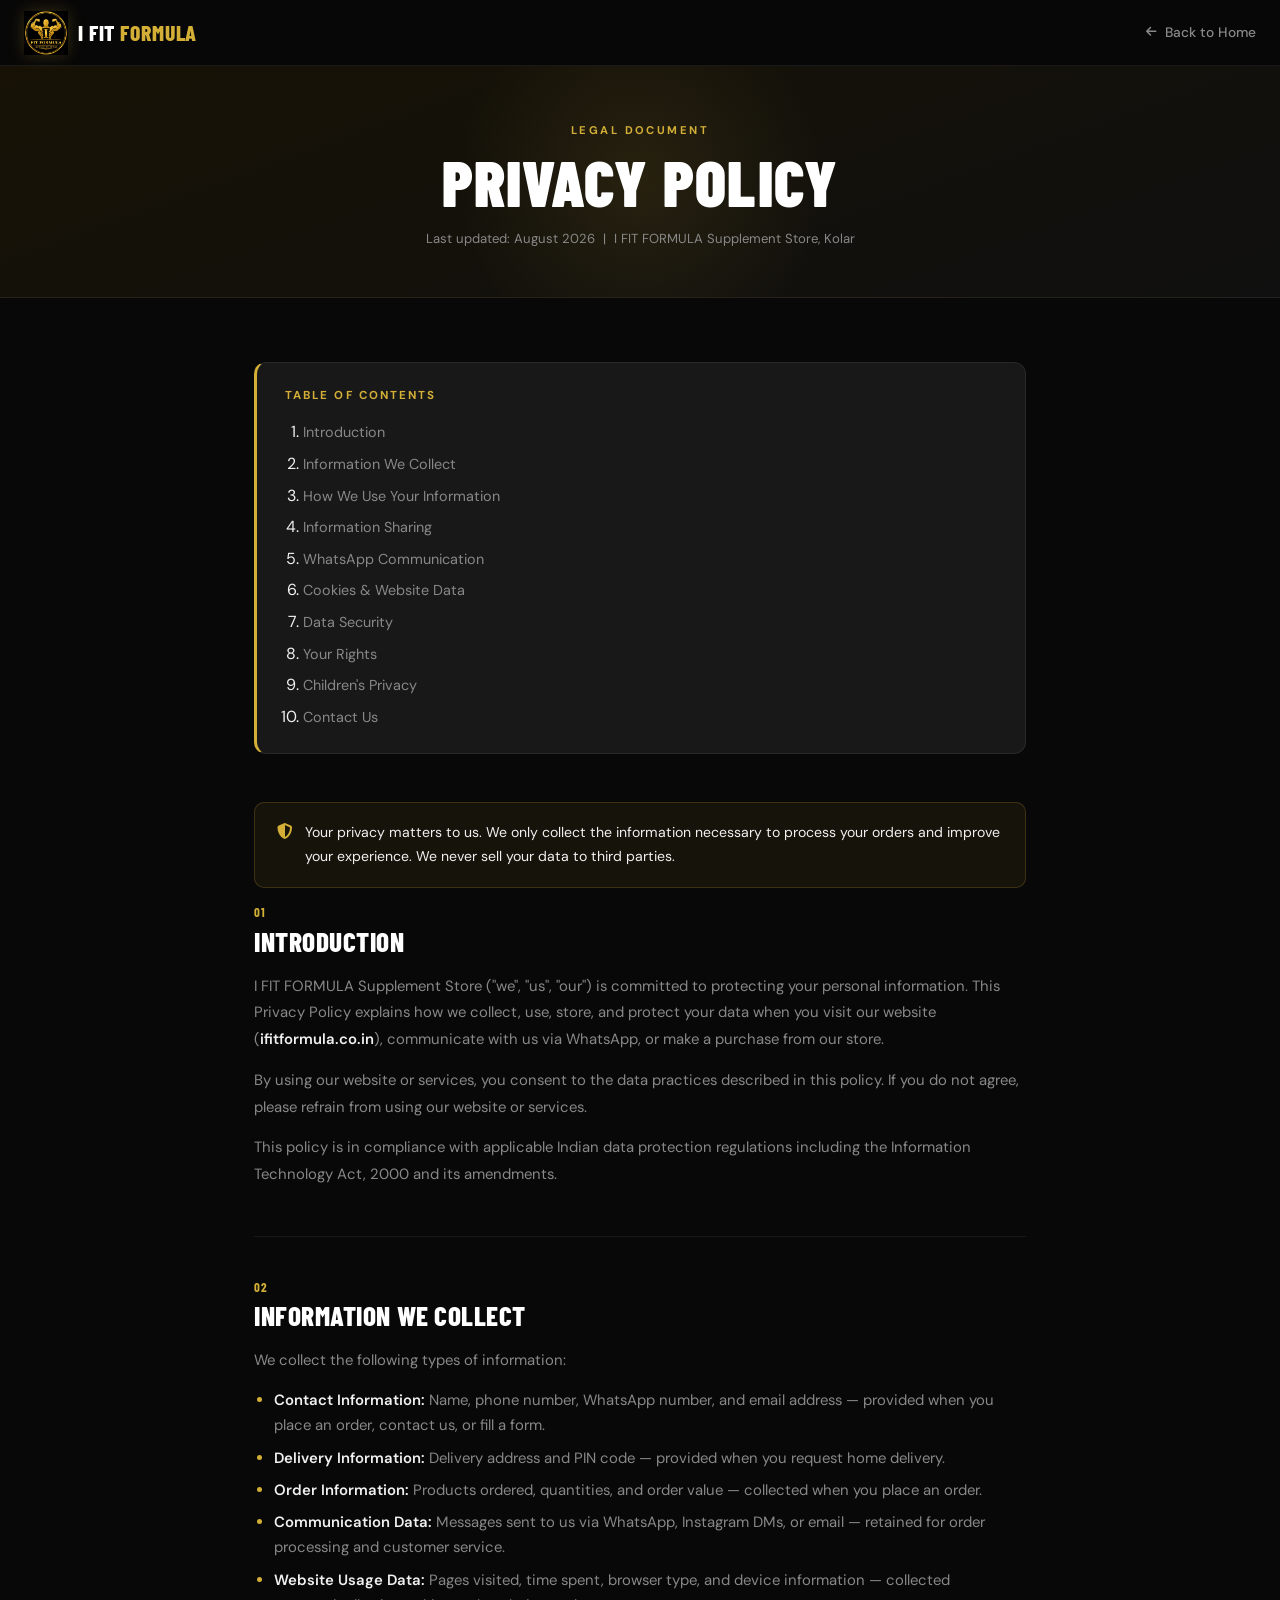
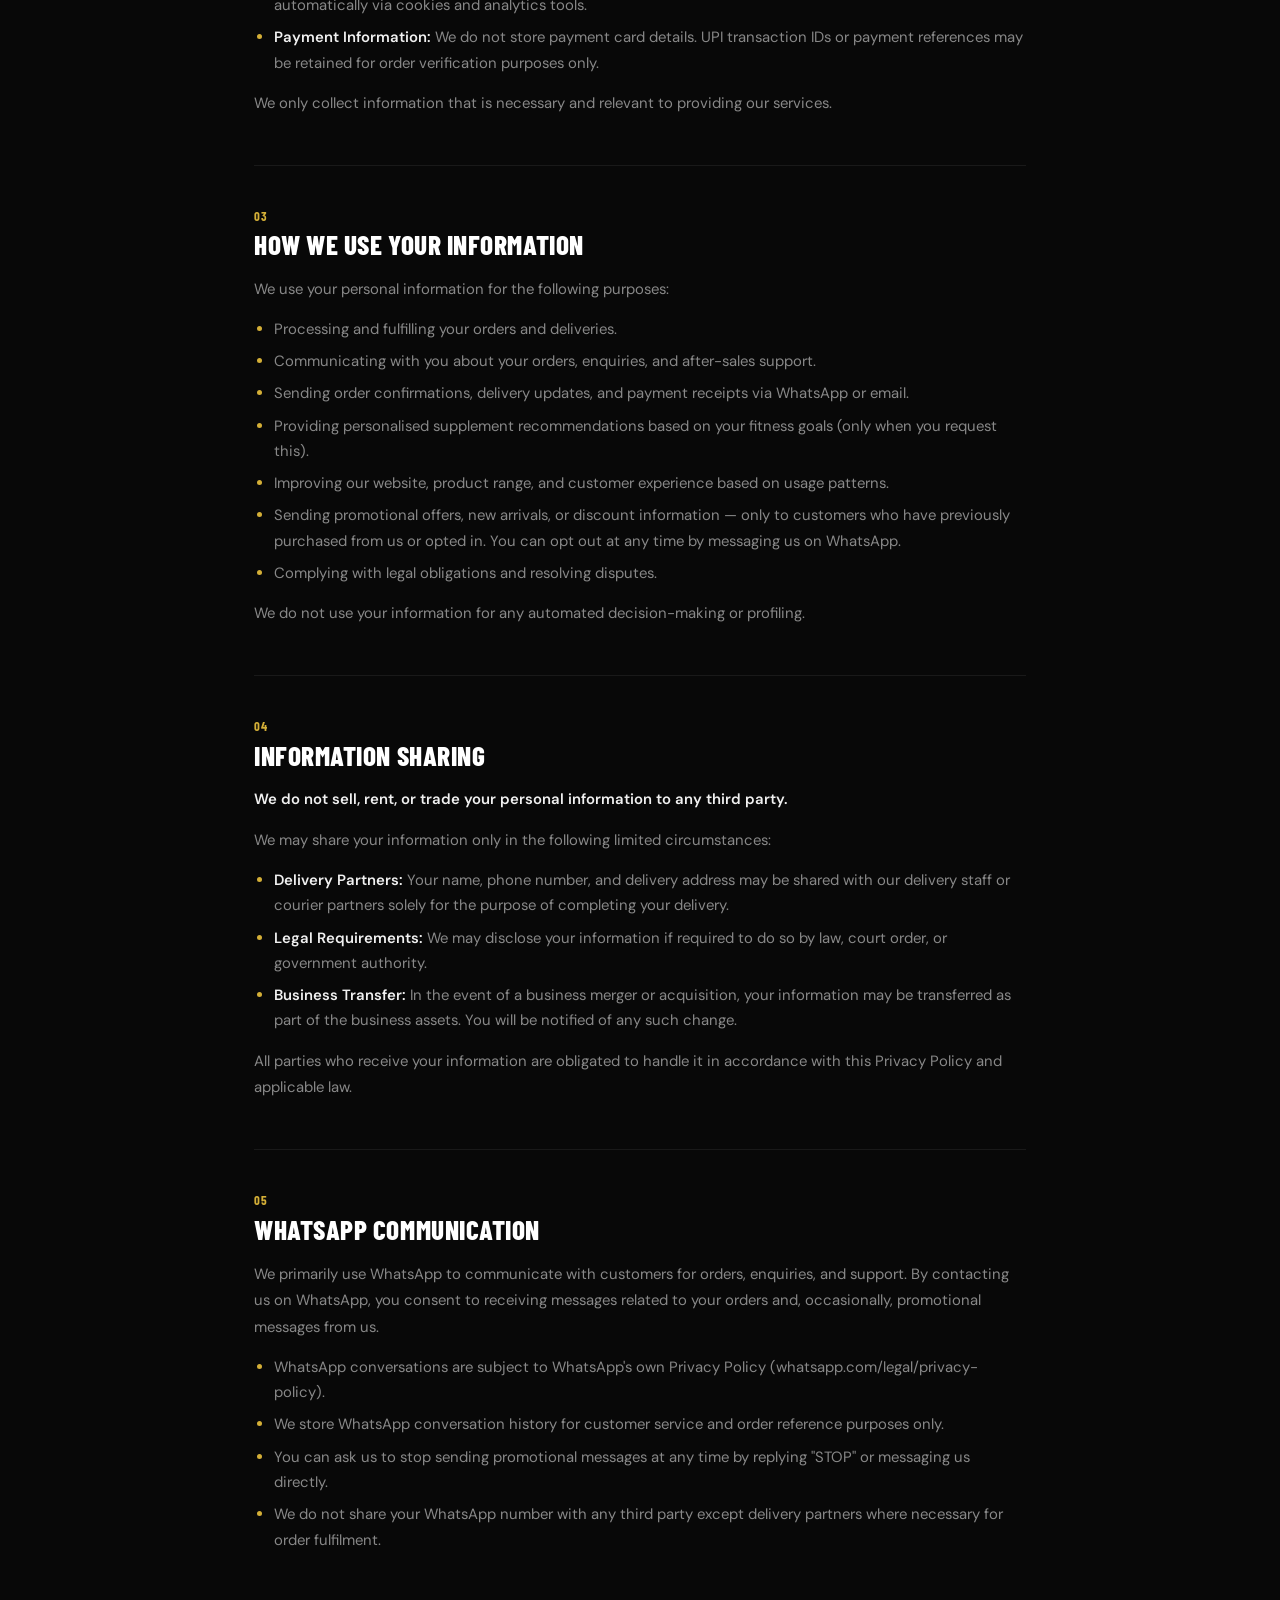
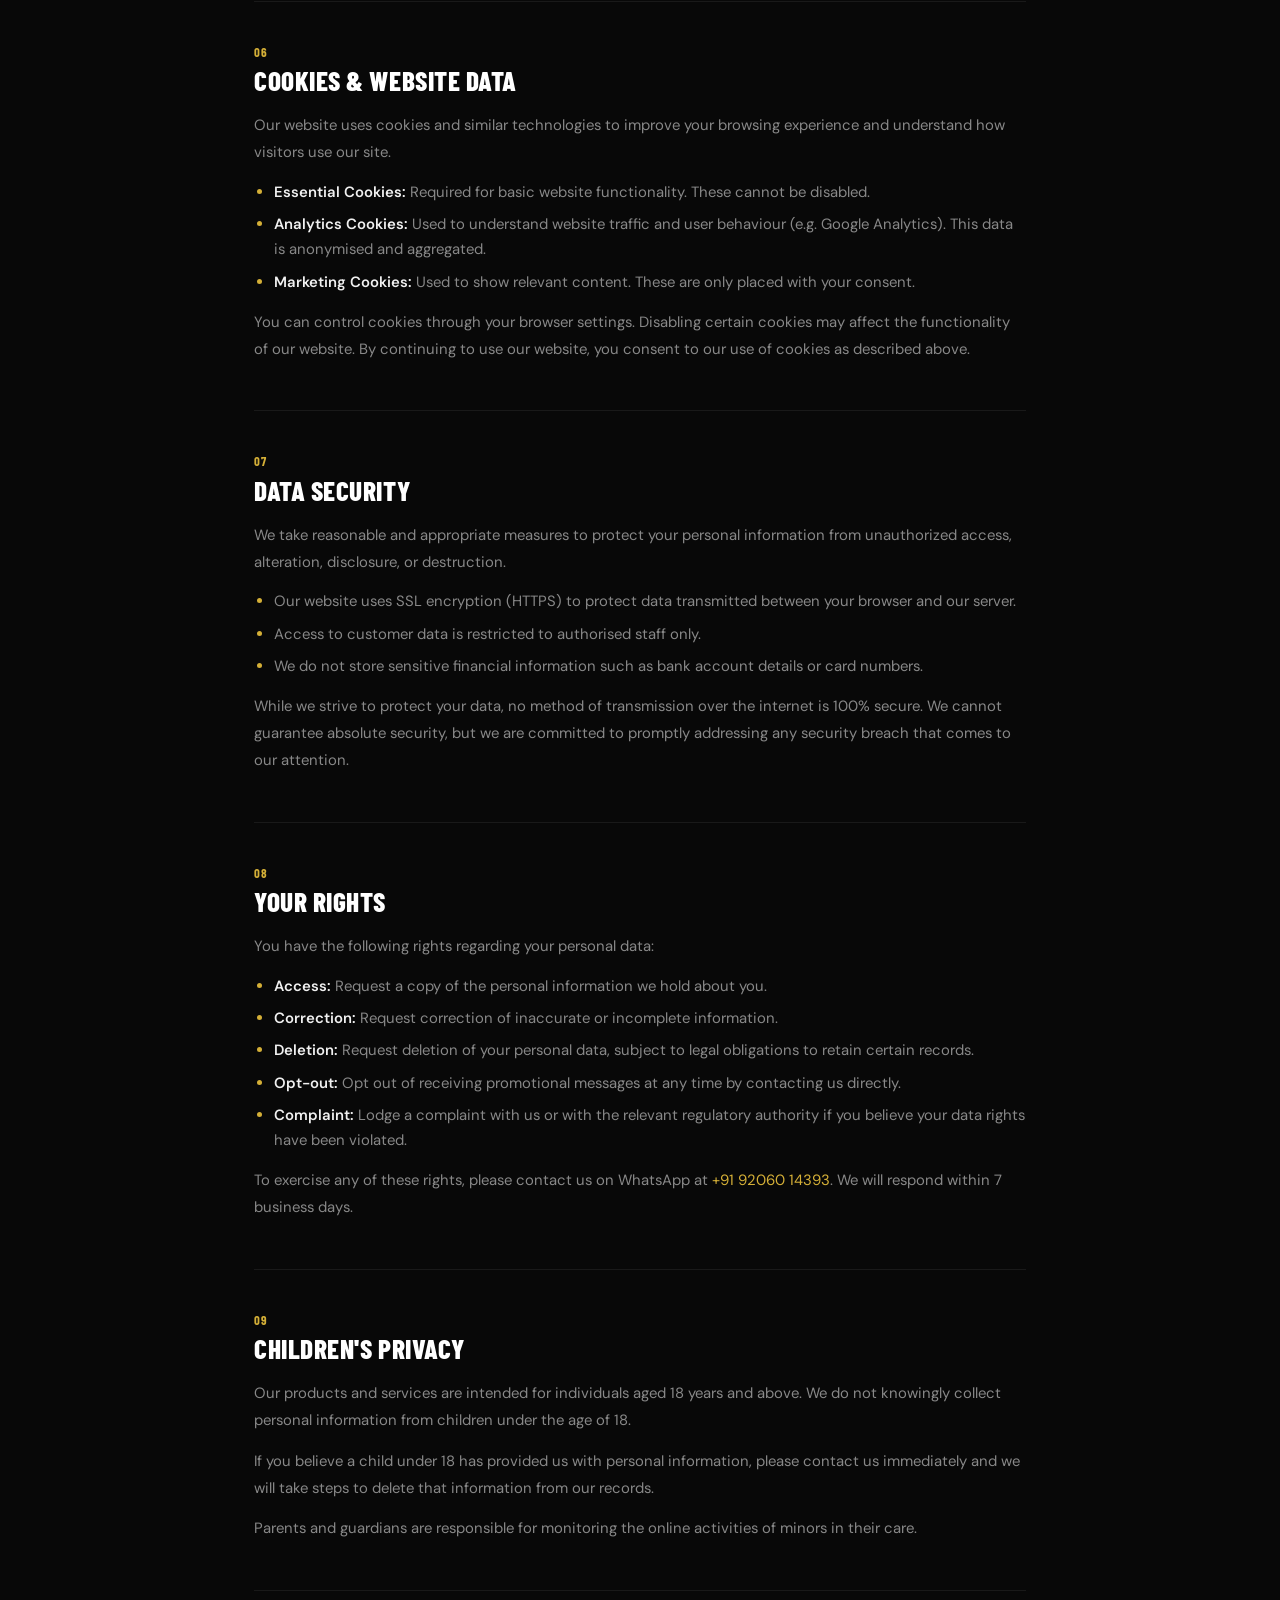
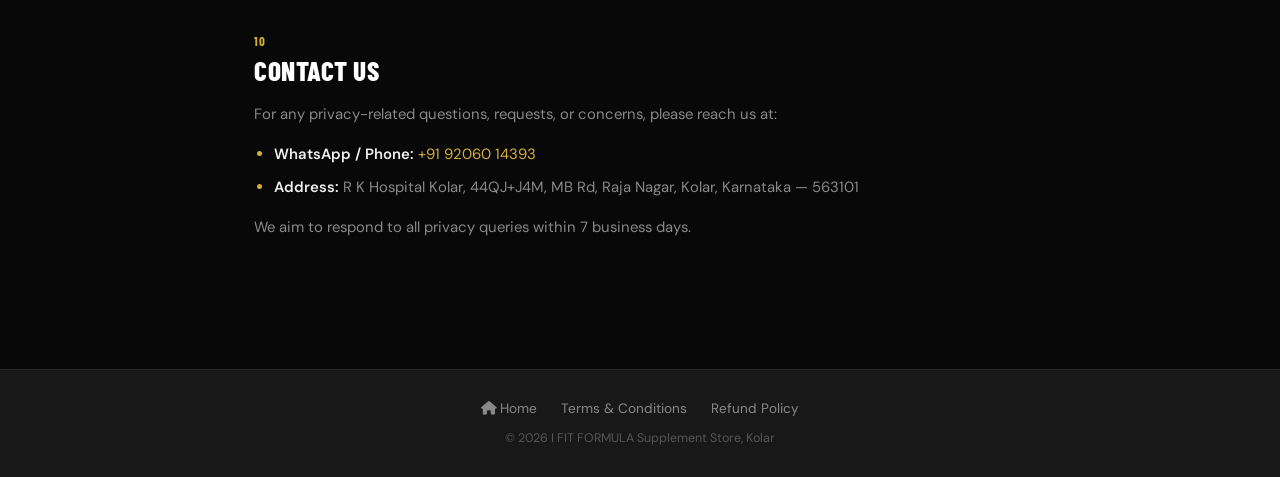
==== privacy.html @ 3b315c08 "Add files via upload" ====
<!DOCTYPE html>
<html lang="en-IN">
<head>
<meta charset="UTF-8"/>
<meta name="viewport" content="width=device-width, initial-scale=1.0, maximum-scale=1.0"/>
<title>Privacy Policy | I FIT FORMULA — Kolar</title>
<meta name="description" content="Privacy Policy for I FIT FORMULA Supplement Store, Kolar. How we collect, use, and protect your personal information."/>
<meta name="robots" content="index, follow"/>
<link rel="canonical" href="https://ifitformula.co.in/privacy.html"/>
<link rel="preconnect" href="https://fonts.googleapis.com"/>
<link href="https://fonts.googleapis.com/css2?family=Barlow+Condensed:wght@600;700;800;900&family=DM+Sans:wght@300;400;500;600;700&display=swap" rel="stylesheet"/>
<link rel="stylesheet" href="https://cdnjs.cloudflare.com/ajax/libs/font-awesome/6.4.0/css/all.min.css"/>
<style>
:root{
  --red:#D4AF37;--red-dark:#B8860B;--red-glow:rgba(212,175,55,0.22);
  --black:#080808;--dark:#101010;--surface:#181818;--card:#1E1E1E;
  --border:rgba(255,255,255,0.07);--white:#FFFFFF;--text:#F0F0F0;
  --muted:#888888;--muted2:#555555;
  --font-d:'Barlow Condensed',sans-serif;--font-b:'DM Sans',sans-serif;
}
*{margin:0;padding:0;box-sizing:border-box;}
html{scroll-behavior:smooth;}
body{font-family:var(--font-b);background:var(--black);color:var(--text);line-height:1.6;overflow-x:hidden;}
::-webkit-scrollbar{width:6px;}::-webkit-scrollbar-track{background:var(--dark);}::-webkit-scrollbar-thumb{background:var(--red);border-radius:3px;}
nav{position:fixed;top:0;width:100%;z-index:200;height:66px;padding:0 24px;display:flex;align-items:center;justify-content:space-between;background:rgba(8,8,8,0.95);backdrop-filter:blur(24px);border-bottom:1px solid var(--border);}
.nav-brand{display:flex;align-items:center;gap:10px;text-decoration:none;}
.nav-logo{width:44px;height:44px;object-fit:contain;filter:drop-shadow(0 0 8px var(--red-glow));}
.nav-name{font-family:var(--font-d);font-size:1.35rem;font-weight:800;letter-spacing:0.04em;color:var(--white);line-height:1;}
.nav-name span{color:var(--red);}
.nav-back{display:flex;align-items:center;gap:8px;font-size:0.86rem;color:var(--muted);font-weight:500;transition:color 0.2s;text-decoration:none;}
.nav-back:hover{color:var(--red);}
.nav-back i{font-size:0.75rem;}
.page-hero{margin-top:66px;background:linear-gradient(160deg,#171205,var(--dark));border-bottom:1px solid var(--border);padding:56px 24px 48px;text-align:center;position:relative;overflow:hidden;}
.page-hero::before{content:'';position:absolute;width:400px;height:400px;background:radial-gradient(circle,rgba(212,175,55,0.10) 0%,transparent 65%);top:50%;left:50%;transform:translate(-50%,-50%);pointer-events:none;}
.page-label{font-size:0.7rem;letter-spacing:0.22em;text-transform:uppercase;color:var(--red);font-weight:700;margin-bottom:10px;position:relative;z-index:1;}
.page-title{font-family:var(--font-d);font-size:clamp(2.4rem,7vw,4rem);font-weight:900;color:var(--white);text-transform:uppercase;letter-spacing:0.02em;line-height:1;position:relative;z-index:1;}
.page-meta{font-size:0.82rem;color:var(--muted);margin-top:14px;position:relative;z-index:1;}
.legal-wrap{max-width:820px;margin:0 auto;padding:64px 24px 80px;}
.toc{background:var(--surface);border:1px solid var(--border);border-left:3px solid var(--red);border-radius:12px;padding:24px 28px;margin-bottom:48px;}
.toc-title{font-size:0.72rem;letter-spacing:0.18em;text-transform:uppercase;color:var(--red);font-weight:700;margin-bottom:14px;}
.toc ol{padding-left:18px;display:flex;flex-direction:column;gap:6px;}
.toc ol li a{font-size:0.9rem;color:var(--muted);transition:color 0.2s;text-decoration:none;}
.toc ol li a:hover{color:var(--red);}
.legal-section{margin-bottom:48px;}
.ls-num{font-family:var(--font-d);font-size:0.8rem;color:var(--red);font-weight:700;letter-spacing:0.1em;text-transform:uppercase;margin-bottom:4px;}
.ls-title{font-family:var(--font-d);font-size:1.7rem;font-weight:800;color:var(--white);text-transform:uppercase;letter-spacing:0.02em;margin-bottom:16px;line-height:1.1;}
.ls-body p{font-size:0.93rem;color:var(--muted);line-height:1.8;margin-bottom:14px;}
.ls-body p:last-child{margin-bottom:0;}
.ls-body ul{padding-left:20px;margin-bottom:14px;display:flex;flex-direction:column;gap:7px;}
.ls-body li{font-size:0.93rem;color:var(--muted);line-height:1.7;}
.ls-body li::marker{color:var(--red);}
.ls-body strong{color:var(--text);font-weight:600;}
.ls-body a{color:var(--red);text-decoration:none;}
.ls-body a:hover{text-decoration:underline;}
.ls-divider{border:none;border-top:1px solid var(--border);margin:40px 0;}
.info-box{background:rgba(212,175,55,0.07);border:1px solid rgba(212,175,55,0.20);border-radius:10px;padding:18px 22px;margin-bottom:14px;display:flex;gap:12px;align-items:flex-start;}
.info-box i{color:var(--red);font-size:1rem;flex-shrink:0;margin-top:2px;}
.info-box p{font-size:0.88rem;color:var(--text);line-height:1.7;margin-bottom:0!important;}
.legal-footer{background:var(--surface);border-top:1px solid var(--border);padding:28px 24px;text-align:center;}
.lf-links{display:flex;gap:24px;justify-content:center;flex-wrap:wrap;margin-bottom:10px;}
.lf-links a{font-size:0.85rem;color:var(--muted);text-decoration:none;transition:color 0.2s;}
.lf-links a:hover{color:var(--red);}
.lf-copy{font-size:0.78rem;color:var(--muted2);}
.mob-nav{display:none;position:fixed;bottom:0;width:100%;z-index:200;background:rgba(16,16,16,0.97);backdrop-filter:blur(20px);border-top:1px solid var(--border);padding:10px 0 16px;justify-content:space-around;}
.mob-nav a{display:flex;flex-direction:column;align-items:center;gap:4px;color:var(--muted);font-size:0.65rem;font-weight:600;letter-spacing:0.04em;text-transform:uppercase;transition:color 0.2s;text-decoration:none;}
.mob-nav a i{font-size:1.1rem;}
.mob-nav a:hover{color:var(--red);}
@media(max-width:768px){nav{padding:0 16px;}.legal-wrap{padding:40px 16px 100px;}.mob-nav{display:flex;}.page-hero{padding:44px 16px 36px;}}
</style>
</head>
<body>
<nav>
  <a href="index.html" class="nav-brand">
    <img src="ifitlogo.jpeg" alt="I FIT FORMULA Logo" class="nav-logo"/>
    <div class="nav-name">I FIT <span>FORMULA</span></div>
  </a>
  <a href="index.html" class="nav-back"><i class="fas fa-arrow-left"></i> Back to Home</a>
</nav>
<div class="mob-nav">
  <a href="index.html"><i class="fas fa-home"></i>Home</a>
  <a href="terms.html"><i class="fas fa-file-contract"></i>Terms</a>
  <a href="privacy.html"><i class="fas fa-shield-alt"></i>Privacy</a>
  <a href="refund.html"><i class="fas fa-undo"></i>Refund</a>
</div>

<div class="page-hero">
  <div class="page-label">Legal Document</div>
  <div class="page-title">Privacy Policy</div>
  <p class="page-meta">Last updated: August 2026 &nbsp;|&nbsp; I FIT FORMULA Supplement Store, Kolar</p>
</div>

<div class="legal-wrap">
  <div class="toc">
    <div class="toc-title">Table of Contents</div>
    <ol>
      <li><a href="#intro">Introduction</a></li>
      <li><a href="#collect">Information We Collect</a></li>
      <li><a href="#use">How We Use Your Information</a></li>
      <li><a href="#share">Information Sharing</a></li>
      <li><a href="#whatsapp">WhatsApp Communication</a></li>
      <li><a href="#cookies">Cookies & Website Data</a></li>
      <li><a href="#security">Data Security</a></li>
      <li><a href="#rights">Your Rights</a></li>
      <li><a href="#children">Children's Privacy</a></li>
      <li><a href="#contact-us">Contact Us</a></li>
    </ol>
  </div>

  <div class="info-box">
    <i class="fas fa-shield-alt"></i>
    <p>Your privacy matters to us. We only collect the information necessary to process your orders and improve your experience. We never sell your data to third parties.</p>
  </div>

  <div class="legal-section" id="intro">
    <div class="ls-num">01</div>
    <div class="ls-title">Introduction</div>
    <div class="ls-body">
      <p>I FIT FORMULA Supplement Store ("we", "us", "our") is committed to protecting your personal information. This Privacy Policy explains how we collect, use, store, and protect your data when you visit our website (<strong>ifitformula.co.in</strong>), communicate with us via WhatsApp, or make a purchase from our store.</p>
      <p>By using our website or services, you consent to the data practices described in this policy. If you do not agree, please refrain from using our website or services.</p>
      <p>This policy is in compliance with applicable Indian data protection regulations including the Information Technology Act, 2000 and its amendments.</p>
    </div>
  </div>
  <hr class="ls-divider"/>

  <div class="legal-section" id="collect">
    <div class="ls-num">02</div>
    <div class="ls-title">Information We Collect</div>
    <div class="ls-body">
      <p>We collect the following types of information:</p>
      <ul>
        <li><strong>Contact Information:</strong> Name, phone number, WhatsApp number, and email address — provided when you place an order, contact us, or fill a form.</li>
        <li><strong>Delivery Information:</strong> Delivery address and PIN code — provided when you request home delivery.</li>
        <li><strong>Order Information:</strong> Products ordered, quantities, and order value — collected when you place an order.</li>
        <li><strong>Communication Data:</strong> Messages sent to us via WhatsApp, Instagram DMs, or email — retained for order processing and customer service.</li>
        <li><strong>Website Usage Data:</strong> Pages visited, time spent, browser type, and device information — collected automatically via cookies and analytics tools.</li>
        <li><strong>Payment Information:</strong> We do not store payment card details. UPI transaction IDs or payment references may be retained for order verification purposes only.</li>
      </ul>
      <p>We only collect information that is necessary and relevant to providing our services.</p>
    </div>
  </div>
  <hr class="ls-divider"/>

  <div class="legal-section" id="use">
    <div class="ls-num">03</div>
    <div class="ls-title">How We Use Your Information</div>
    <div class="ls-body">
      <p>We use your personal information for the following purposes:</p>
      <ul>
        <li>Processing and fulfilling your orders and deliveries.</li>
        <li>Communicating with you about your orders, enquiries, and after-sales support.</li>
        <li>Sending order confirmations, delivery updates, and payment receipts via WhatsApp or email.</li>
        <li>Providing personalised supplement recommendations based on your fitness goals (only when you request this).</li>
        <li>Improving our website, product range, and customer experience based on usage patterns.</li>
        <li>Sending promotional offers, new arrivals, or discount information — only to customers who have previously purchased from us or opted in. You can opt out at any time by messaging us on WhatsApp.</li>
        <li>Complying with legal obligations and resolving disputes.</li>
      </ul>
      <p>We do not use your information for any automated decision-making or profiling.</p>
    </div>
  </div>
  <hr class="ls-divider"/>

  <div class="legal-section" id="share">
    <div class="ls-num">04</div>
    <div class="ls-title">Information Sharing</div>
    <div class="ls-body">
      <p><strong>We do not sell, rent, or trade your personal information to any third party.</strong></p>
      <p>We may share your information only in the following limited circumstances:</p>
      <ul>
        <li><strong>Delivery Partners:</strong> Your name, phone number, and delivery address may be shared with our delivery staff or courier partners solely for the purpose of completing your delivery.</li>
        <li><strong>Legal Requirements:</strong> We may disclose your information if required to do so by law, court order, or government authority.</li>
        <li><strong>Business Transfer:</strong> In the event of a business merger or acquisition, your information may be transferred as part of the business assets. You will be notified of any such change.</li>
      </ul>
      <p>All parties who receive your information are obligated to handle it in accordance with this Privacy Policy and applicable law.</p>
    </div>
  </div>
  <hr class="ls-divider"/>

  <div class="legal-section" id="whatsapp">
    <div class="ls-num">05</div>
    <div class="ls-title">WhatsApp Communication</div>
    <div class="ls-body">
      <p>We primarily use WhatsApp to communicate with customers for orders, enquiries, and support. By contacting us on WhatsApp, you consent to receiving messages related to your orders and, occasionally, promotional messages from us.</p>
      <ul>
        <li>WhatsApp conversations are subject to WhatsApp's own Privacy Policy (whatsapp.com/legal/privacy-policy).</li>
        <li>We store WhatsApp conversation history for customer service and order reference purposes only.</li>
        <li>You can ask us to stop sending promotional messages at any time by replying "STOP" or messaging us directly.</li>
        <li>We do not share your WhatsApp number with any third party except delivery partners where necessary for order fulfilment.</li>
      </ul>
    </div>
  </div>
  <hr class="ls-divider"/>

  <div class="legal-section" id="cookies">
    <div class="ls-num">06</div>
    <div class="ls-title">Cookies &amp; Website Data</div>
    <div class="ls-body">
      <p>Our website uses cookies and similar technologies to improve your browsing experience and understand how visitors use our site.</p>
      <ul>
        <li><strong>Essential Cookies:</strong> Required for basic website functionality. These cannot be disabled.</li>
        <li><strong>Analytics Cookies:</strong> Used to understand website traffic and user behaviour (e.g. Google Analytics). This data is anonymised and aggregated.</li>
        <li><strong>Marketing Cookies:</strong> Used to show relevant content. These are only placed with your consent.</li>
      </ul>
      <p>You can control cookies through your browser settings. Disabling certain cookies may affect the functionality of our website. By continuing to use our website, you consent to our use of cookies as described above.</p>
    </div>
  </div>
  <hr class="ls-divider"/>

  <div class="legal-section" id="security">
    <div class="ls-num">07</div>
    <div class="ls-title">Data Security</div>
    <div class="ls-body">
      <p>We take reasonable and appropriate measures to protect your personal information from unauthorized access, alteration, disclosure, or destruction.</p>
      <ul>
        <li>Our website uses SSL encryption (HTTPS) to protect data transmitted between your browser and our server.</li>
        <li>Access to customer data is restricted to authorised staff only.</li>
        <li>We do not store sensitive financial information such as bank account details or card numbers.</li>
      </ul>
      <p>While we strive to protect your data, no method of transmission over the internet is 100% secure. We cannot guarantee absolute security, but we are committed to promptly addressing any security breach that comes to our attention.</p>
    </div>
  </div>
  <hr class="ls-divider"/>

  <div class="legal-section" id="rights">
    <div class="ls-num">08</div>
    <div class="ls-title">Your Rights</div>
    <div class="ls-body">
      <p>You have the following rights regarding your personal data:</p>
      <ul>
        <li><strong>Access:</strong> Request a copy of the personal information we hold about you.</li>
        <li><strong>Correction:</strong> Request correction of inaccurate or incomplete information.</li>
        <li><strong>Deletion:</strong> Request deletion of your personal data, subject to legal obligations to retain certain records.</li>
        <li><strong>Opt-out:</strong> Opt out of receiving promotional messages at any time by contacting us directly.</li>
        <li><strong>Complaint:</strong> Lodge a complaint with us or with the relevant regulatory authority if you believe your data rights have been violated.</li>
      </ul>
      <p>To exercise any of these rights, please contact us on WhatsApp at <a href="https://wa.me/919206014393">+91 92060 14393</a>. We will respond within 7 business days.</p>
    </div>
  </div>
  <hr class="ls-divider"/>

  <div class="legal-section" id="children">
    <div class="ls-num">09</div>
    <div class="ls-title">Children's Privacy</div>
    <div class="ls-body">
      <p>Our products and services are intended for individuals aged 18 years and above. We do not knowingly collect personal information from children under the age of 18.</p>
      <p>If you believe a child under 18 has provided us with personal information, please contact us immediately and we will take steps to delete that information from our records.</p>
      <p>Parents and guardians are responsible for monitoring the online activities of minors in their care.</p>
    </div>
  </div>
  <hr class="ls-divider"/>

  <div class="legal-section" id="contact-us">
    <div class="ls-num">10</div>
    <div class="ls-title">Contact Us</div>
    <div class="ls-body">
      <p>For any privacy-related questions, requests, or concerns, please reach us at:</p>
      <ul>
        <li><strong>WhatsApp / Phone:</strong> <a href="tel:+919206014393">+91 92060 14393</a></li>
        <li><strong>Address:</strong> R K Hospital Kolar, 44QJ+J4M, MB Rd, Raja Nagar, Kolar, Karnataka — 563101</li>
      </ul>
      <p>We aim to respond to all privacy queries within 7 business days.</p>
    </div>
  </div>
</div>

<div class="legal-footer">
  <div class="lf-links">
    <a href="index.html"><i class="fas fa-home"></i> Home</a>
    <a href="terms.html">Terms &amp; Conditions</a>
    <a href="refund.html">Refund Policy</a>
  </div>
  <div class="lf-copy">&copy; 2026 I FIT FORMULA Supplement Store, Kolar</div>
</div>
</body>
</html>
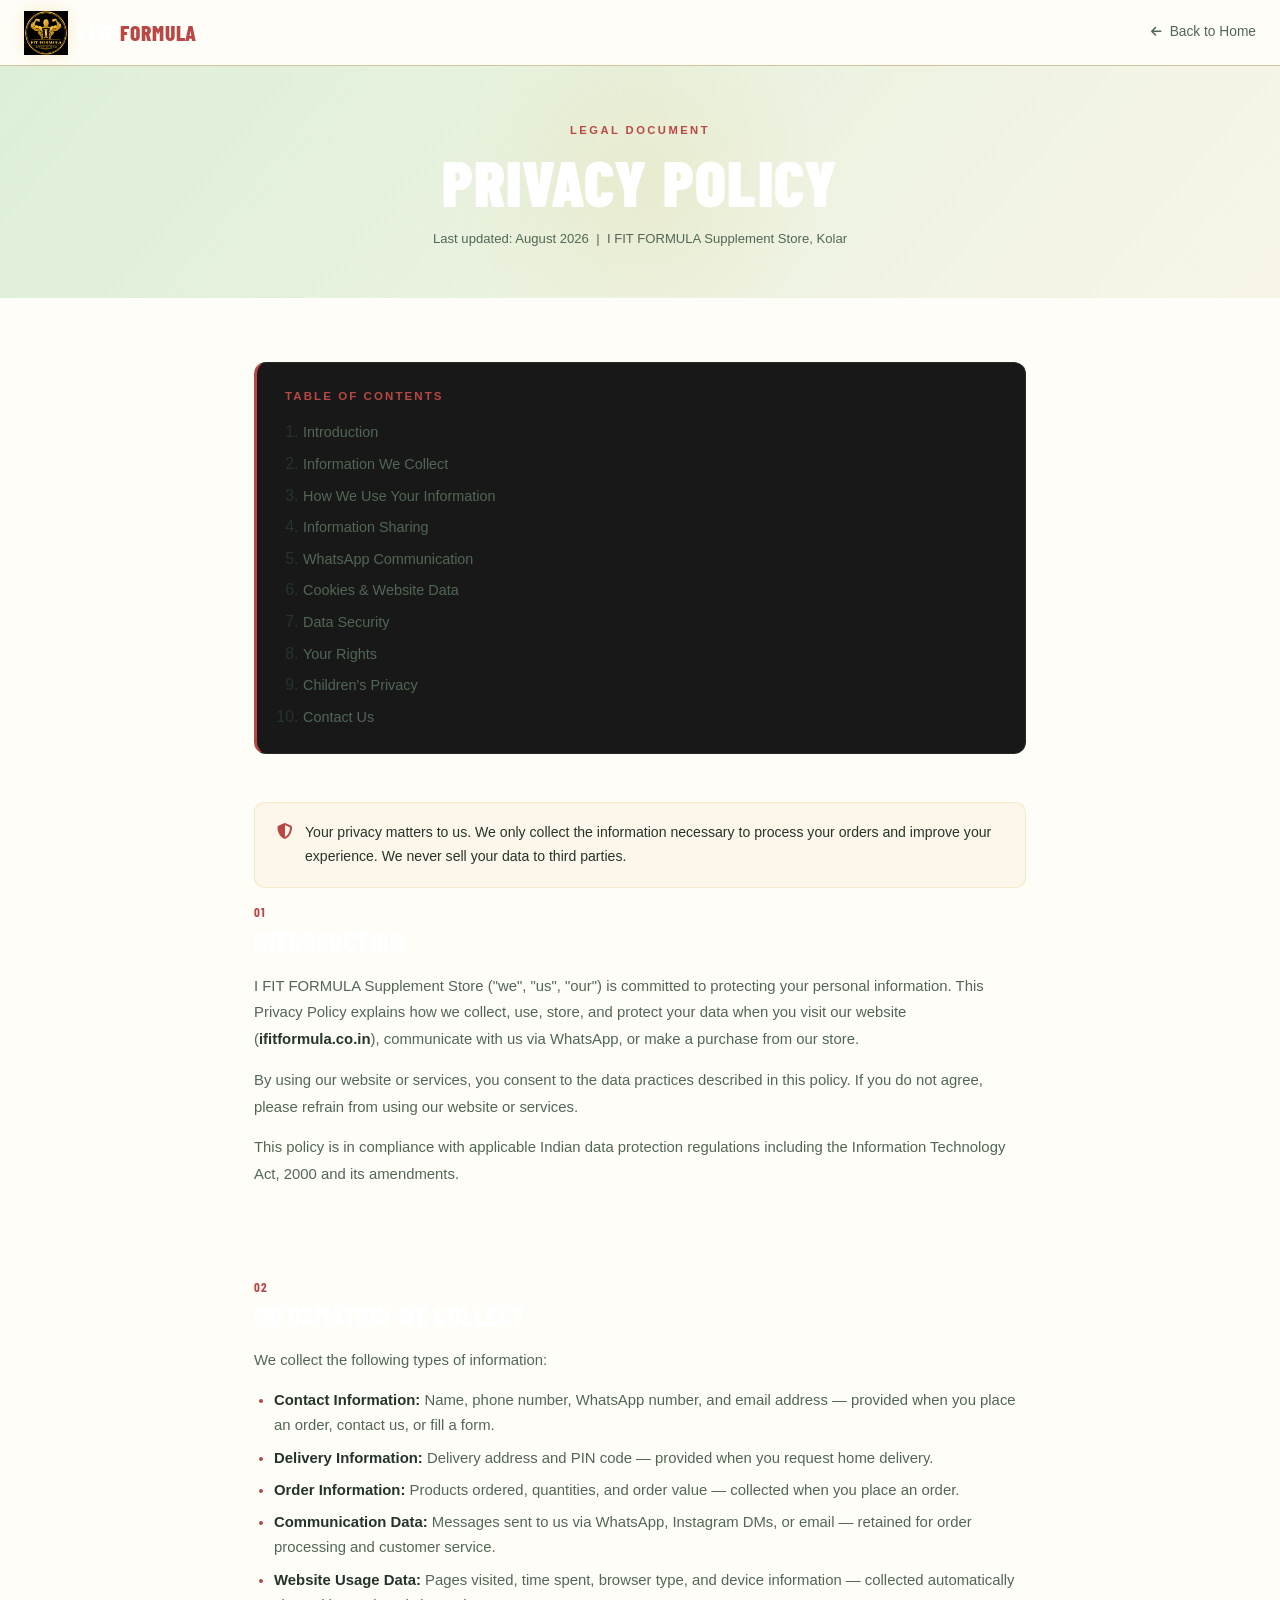
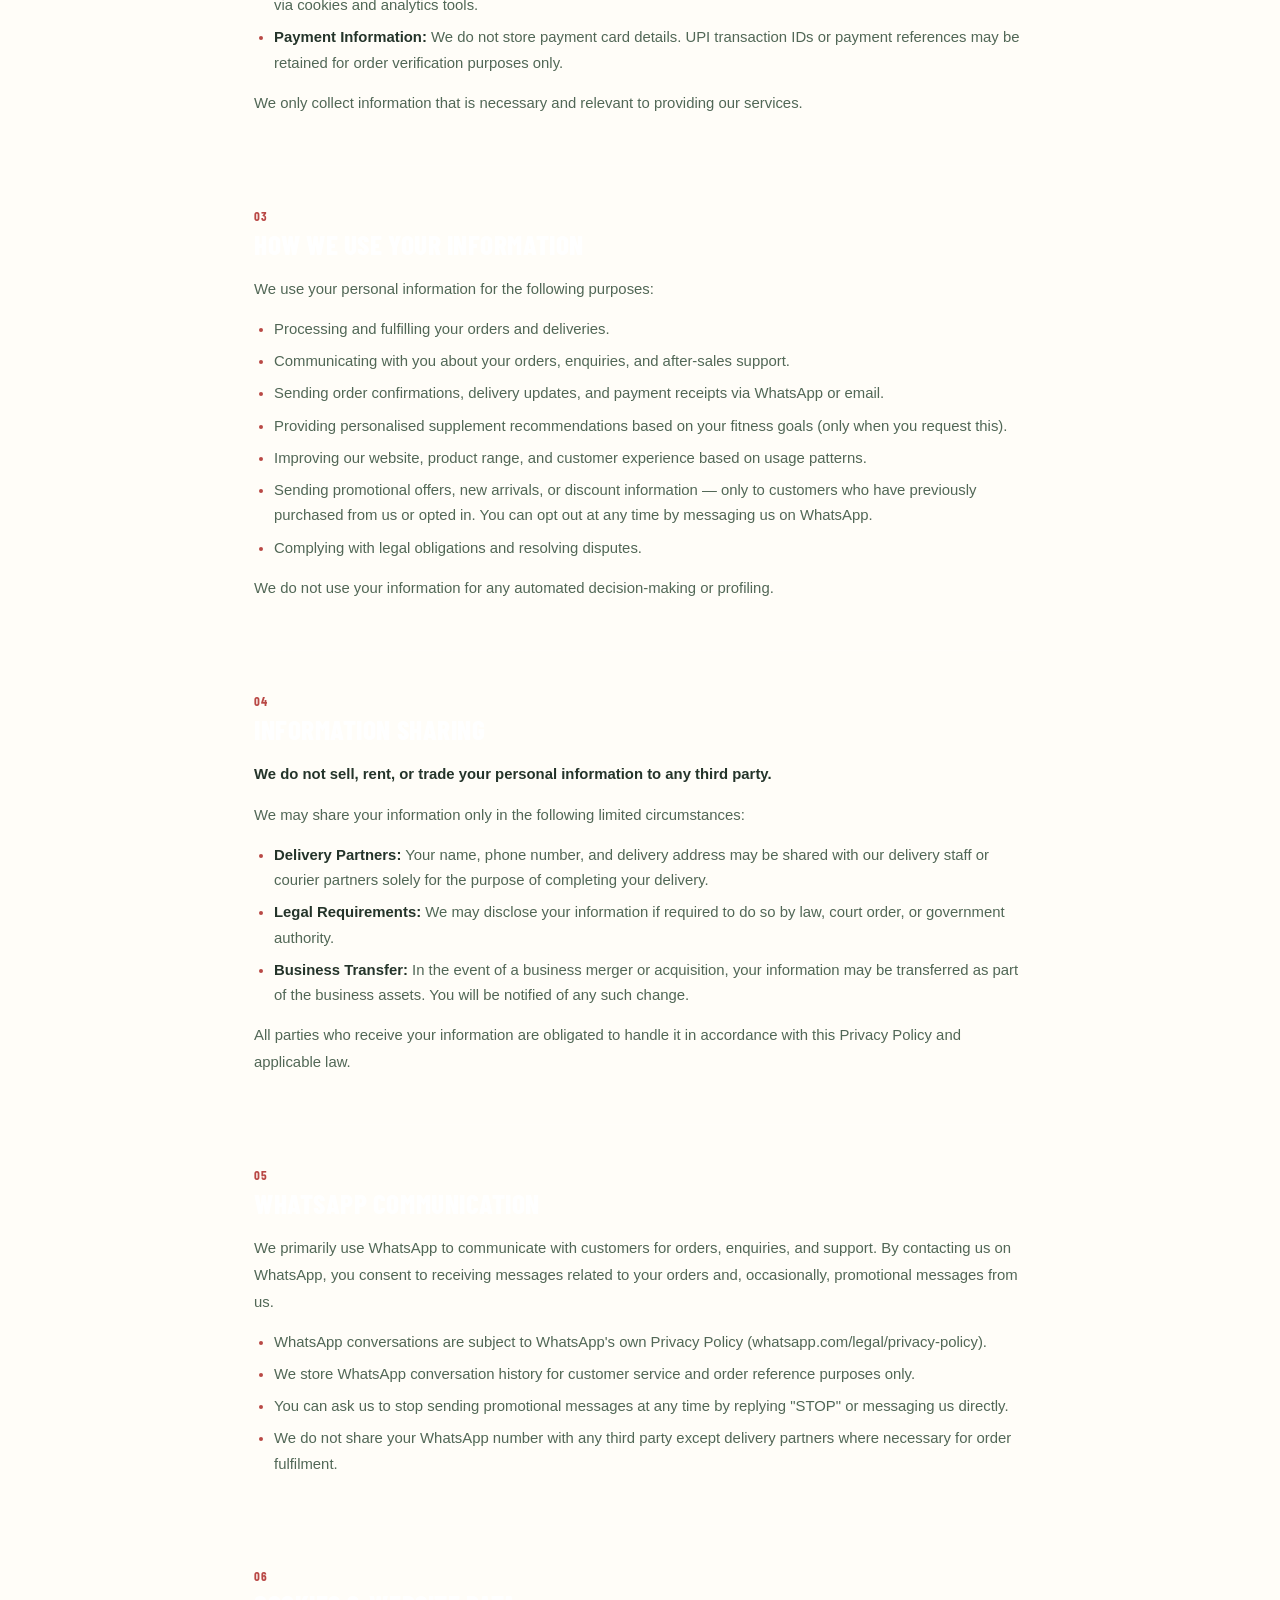
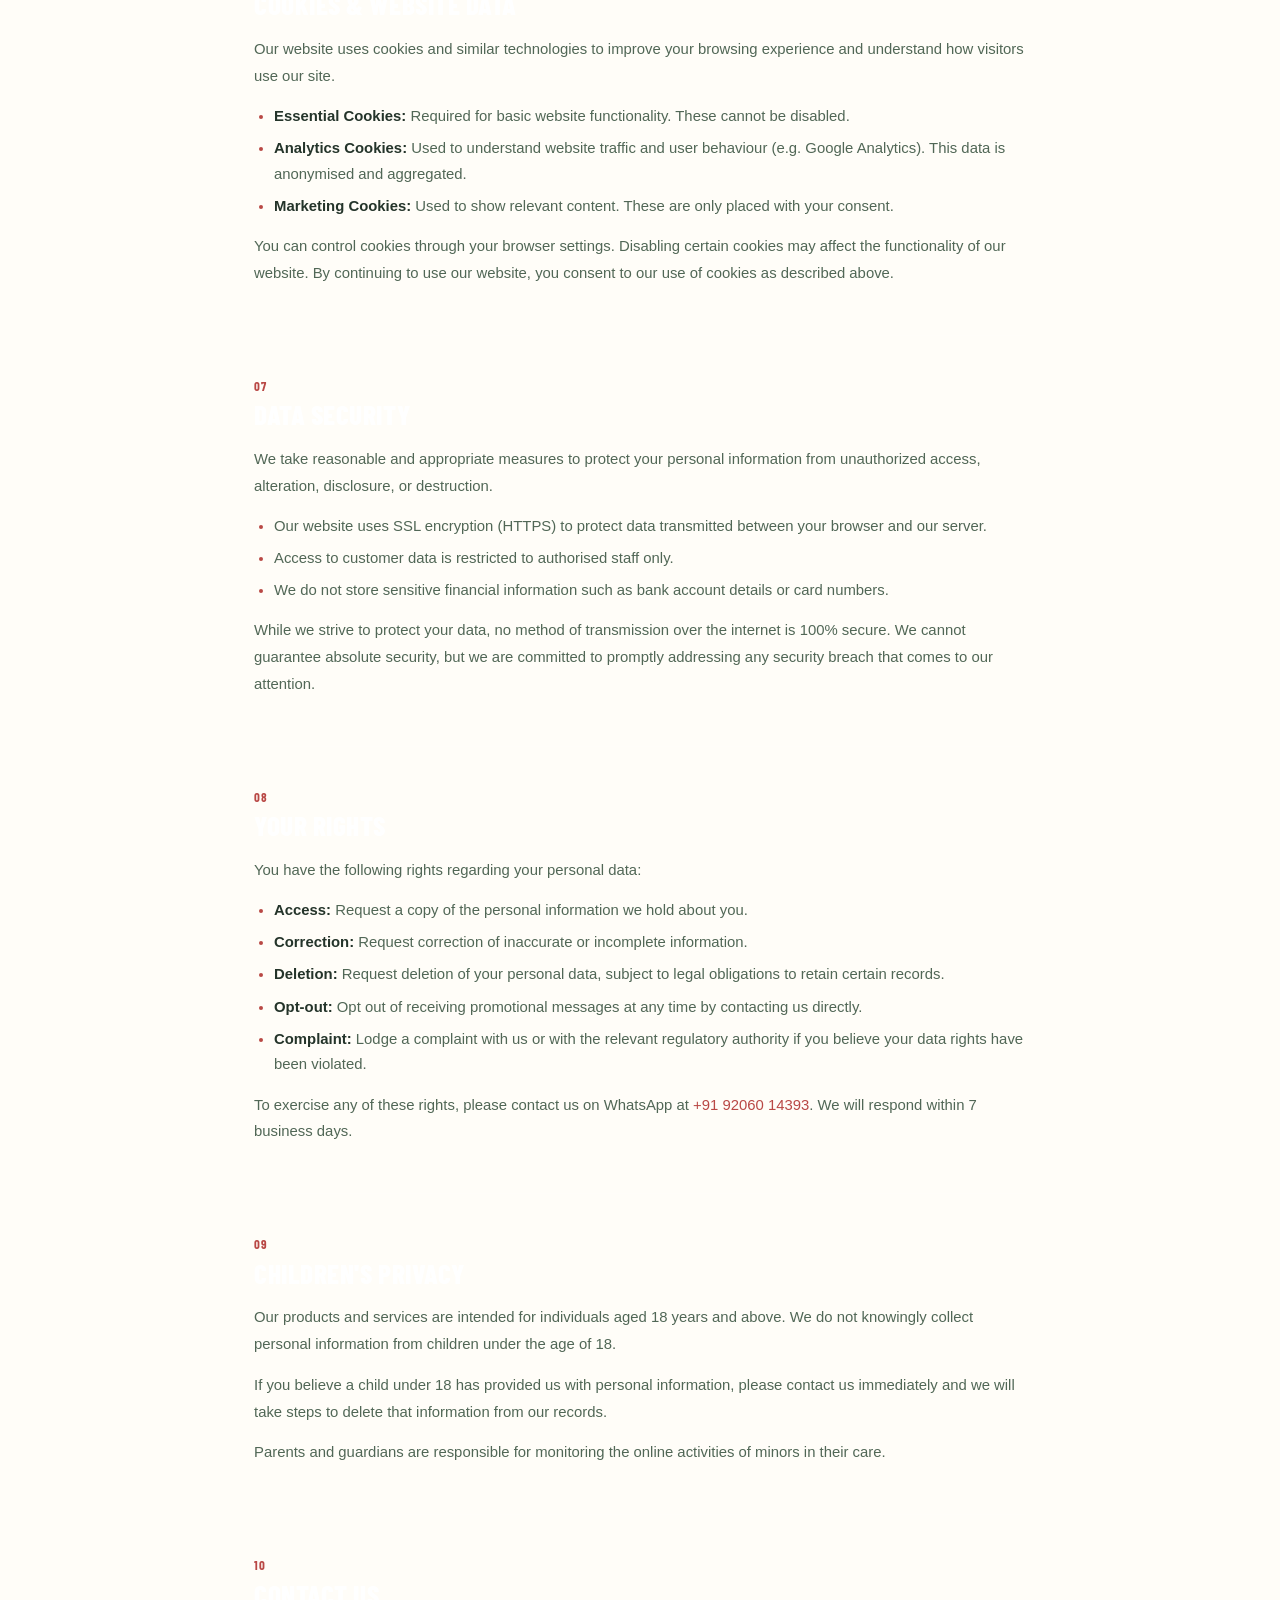
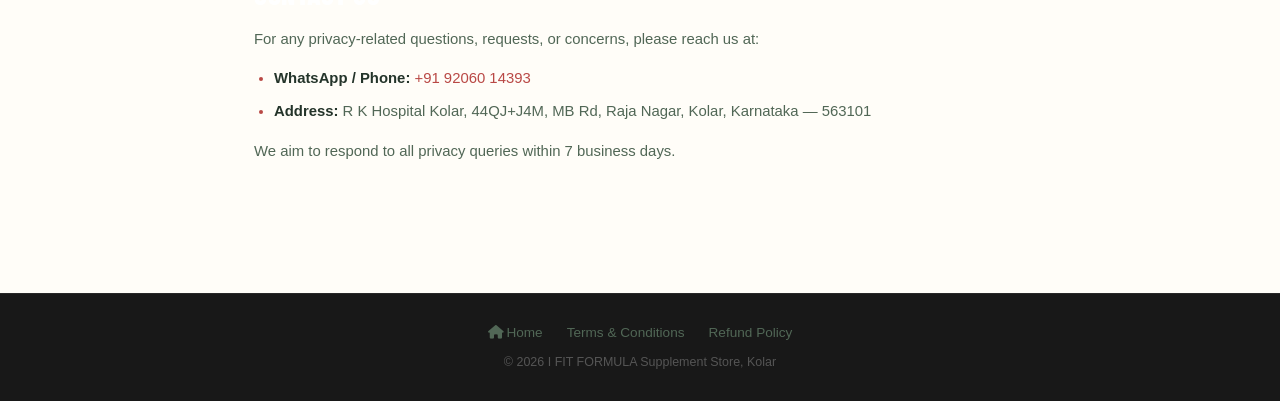
==== commit 3e5f47b8: "Add files via upload" ====
--- a/privacy.html
+++ b/privacy.html
@@ -67,8 +67,9 @@
 .mob-nav a:hover{color:var(--red);}
 @media(max-width:768px){nav{padding:0 16px;}.legal-wrap{padding:40px 16px 100px;}.mob-nav{display:flex;}.page-hero{padding:44px 16px 36px;}}
 </style>
+<link rel="stylesheet" href="revamp.css"/>
 </head>
-<body>
+<body class="policy-revamp">
 <nav>
   <a href="index.html" class="nav-brand">
     <img src="ifitlogo.jpeg" alt="I FIT FORMULA Logo" class="nav-logo"/>
--- a/revamp.css
+++ b/revamp.css
@@ -0,0 +1,19 @@
+:root{--forest:#1e5734;--black:#111612;--cream:#fffdf8;--sage:#ddefd8;--sage-soft:#edf5e9;--gold:#b98725;--gold-soft:#f6e6bb;--red:#b94845;--line:#bfd4bb;--text:#24342a;--muted:#516756;--radius:16px}
+*{box-sizing:border-box}body{font-family:Arial,Helvetica,sans-serif!important;background:var(--cream)!important;color:var(--text)!important}#revamp{background:var(--cream);color:var(--text);font-family:Arial,Helvetica,sans-serif;overflow:hidden}#revamp *{box-sizing:border-box}#revamp a{color:inherit;text-decoration:none}#revamp img{display:block;max-width:100%}
+/* Full replacement homepage */
+body.index-revamp> :not(#revamp){display:none!important}#revamp .ticker{background:var(--gold-soft);padding:11px 22px;overflow:hidden;white-space:nowrap;font-size:11px;font-weight:700;letter-spacing:.06em;text-transform:uppercase;color:#22271e}#revamp .ticker span{margin-right:34px}#revamp .ticker i{font-style:normal;color:var(--red)}
+#revamp .rnav{max-width:1280px;margin:auto;padding:18px 28px;display:flex;align-items:center;justify-content:space-between;gap:25px;background:var(--cream)}#revamp .brand{display:flex;align-items:center;gap:11px;font-size:18px;font-weight:800;letter-spacing:-.03em;color:#1a1a18}#revamp .brand img{width:39px;height:39px;border-radius:10px;object-fit:cover}#revamp .brand b{color:#a87616}#revamp .links{display:flex;align-items:center;gap:28px;font-size:13px;font-weight:700;color:#303b31}#revamp .links a:hover{color:var(--forest)}#revamp .nav-cta{background:var(--black);color:#fff;padding:12px 16px;border-radius:8px;font-size:12px;font-weight:700;white-space:nowrap}#revamp .nav-cta:hover{background:var(--forest)}
+#revamp .hero{background:linear-gradient(130deg,#ddefd8 0%,#f8f5e8 58%,#f8e7bd 100%);padding:0 28px 64px}#revamp .hero-grid{max-width:1224px;margin:auto;display:grid;grid-template-columns:1.05fr .95fr;gap:54px;align-items:center;padding-top:62px}#revamp .eyebrow,#revamp .section-kicker{font-size:11px;font-weight:700;letter-spacing:.08em;text-transform:uppercase;color:#92620d;display:flex;align-items:center;gap:9px}#revamp .eyebrow:before{content:"";display:block;width:28px;height:1px;background:var(--gold)}#revamp h1{font-size:clamp(40px,5.3vw,66px);line-height:1.1;letter-spacing:-.045em;margin:16px 0;color:var(--black)}#revamp h1 em{font-style:normal;color:var(--forest)}#revamp .hero-copy{max-width:520px;font-size:16px;font-weight:500;line-height:1.7;color:#3f5a48}#revamp .hero-actions{display:flex;gap:12px;flex-wrap:wrap;margin-top:30px}#revamp .button{display:inline-flex;align-items:center;justify-content:center;padding:14px 18px;border-radius:8px;font-size:13px;font-weight:700}#revamp .primary{background:var(--red);color:#fff}#revamp .primary:hover{background:#983a38}#revamp .secondary{background:#fff;border:1px solid #a87616;color:#283a2c}#revamp .microproof{display:flex;gap:19px;align-items:center;margin-top:38px;flex-wrap:wrap;font-size:11px;font-weight:700;color:#3f5a48}#revamp .microproof span{display:flex;align-items:center;gap:7px}#revamp .microproof i{width:8px;height:8px;border-radius:50%;background:var(--gold);display:inline-block}
+#revamp .product-stage{min-height:365px;position:relative}#revamp .stage-card{position:absolute;background:#fff;border:1px solid #d2b26b;border-radius:14px;width:195px;height:275px;padding:13px;box-shadow:0 18px 35px rgba(42,43,19,.2);display:flex;flex-direction:column;justify-content:space-between}#revamp .stage-card img{width:100%;height:175px;object-fit:contain;mix-blend-mode:multiply}#revamp .stage-card small{font-size:9px;color:#8b640f;font-weight:700;letter-spacing:.05em;text-transform:uppercase}#revamp .stage-card strong{font-size:16px;line-height:1.05;color:var(--black)}#revamp .card-one{right:7%;top:18px}#revamp .card-two{left:6%;top:88px;background:#fff4d8}#revamp .float-note{position:absolute;bottom:0;right:8%;background:var(--gold-soft);padding:12px 16px;border:1px solid #c99b43;border-radius:10px;color:#322b1a;font-size:10px;font-weight:700;letter-spacing:.05em;z-index:4}#revamp .float-note b{display:block;font-size:18px;letter-spacing:-.03em}
+#revamp .strip{max-width:1224px;margin:-1px auto 0;background:var(--black);padding:22px 30px;border-radius:0 0 16px 16px;color:#f8f3e7;display:grid;grid-template-columns:repeat(3,1fr);gap:20px}#revamp .strip div{display:flex;gap:12px;align-items:center;font-size:12px;font-weight:700}#revamp .strip i{font-style:normal;color:#e1bb4f;font-size:19px}#revamp .strip small{display:block;color:#d8bd78;font-size:9px;letter-spacing:.07em;text-transform:uppercase;margin-bottom:3px}
+#revamp main{max-width:1224px;margin:auto;padding:90px 28px}#revamp .section-title{font-size:clamp(31px,4.2vw,54px);font-weight:700;letter-spacing:-.045em;line-height:1.12;margin:12px 0 0;max-width:660px;color:var(--black)}#revamp .goals{display:grid;grid-template-columns:1.4fr 1fr 1fr;gap:16px;margin-top:40px}#revamp .goal{border-radius:16px;min-height:280px;overflow:hidden;position:relative;color:#fff;padding:24px;display:flex;flex-direction:column;justify-content:end;background:var(--black)}#revamp .goal:first-child{grid-row:span 2;min-height:578px}#revamp .goal img{position:absolute;inset:0;width:100%;height:100%;object-fit:cover;opacity:.65;filter:saturate(.85)}#revamp .goal:after{content:"";position:absolute;inset:0;background:linear-gradient(180deg,rgba(17,22,18,.03),rgba(17,22,18,.9))}#revamp .goal>*{position:relative;z-index:1}#revamp .goal-label{font-size:10px;font-weight:700;letter-spacing:.08em;text-transform:uppercase;color:var(--gold-soft);margin-bottom:6px}#revamp .goal h3{font-size:clamp(22px,2vw,33px);line-height:1;letter-spacing:-.04em;margin:0}#revamp .goal p{font-size:12px;line-height:1.65;color:#e0e8e0;max-width:290px;margin:12px 0 0}#revamp .goal-link{margin-top:17px;font-size:12px;font-weight:700;color:#fff}#revamp .goal-link:after{content:'  ↗';color:#e1bb4f}
+#revamp .featured{margin-top:110px;background:#f3eacf;border:1px solid #d8bf84;border-radius:18px;padding:34px}#revamp .featured-head{display:flex;justify-content:space-between;align-items:end;gap:20px}#revamp .featured-head h2{font-size:clamp(30px,4vw,48px);line-height:1;letter-spacing:-.045em;margin:8px 0 0;color:var(--black)}#revamp .featured-head a{font-size:12px;font-weight:700;border-bottom:2px solid var(--red);padding-bottom:4px}#revamp .shelf{display:grid;grid-template-columns:repeat(3,1fr);gap:16px;margin-top:28px}#revamp .product{background:#fff;border:1px solid #c9ddc5;border-radius:14px;padding:17px;min-height:300px;display:flex;flex-direction:column;box-shadow:0 8px 20px rgba(29,70,40,.05);transition:transform .25s}#revamp .product:hover{transform:translateY(-6px)}#revamp .product-img{height:190px;display:grid;place-items:center;background:#eaf4e7;border-radius:12px}#revamp .product-img img{height:170px;object-fit:contain}#revamp .tag{font-size:9px;color:#5d765f;font-weight:700;letter-spacing:.08em;text-transform:uppercase;margin-top:15px}#revamp .product h3{font-size:18px;line-height:1.08;letter-spacing:-.04em;margin:6px 0;color:var(--black)}#revamp .product-meta{font-size:11px;color:#526953;margin-top:auto;padding-top:11px;display:flex;justify-content:space-between}#revamp .product-meta b{color:#a03836}
+#revamp .story{margin-top:110px;display:grid;grid-template-columns:1fr 1fr;gap:70px;align-items:center}#revamp .story-visual{position:relative}#revamp .story-visual img{border-radius:16px;width:100%;aspect-ratio:4/4.6;object-fit:cover}#revamp .story-stamp{position:absolute;right:-25px;bottom:28px;background:var(--gold-soft);color:#3c2b12;border:1px solid #c99b43;border-radius:50%;width:135px;height:135px;display:grid;place-items:center;text-align:center;padding:20px;font-size:17px;font-weight:700;line-height:1;letter-spacing:-.04em;transform:rotate(-9deg)}#revamp .story-copy p{color:#46634f;font-size:15px;line-height:1.8;margin:20px 0 27px;max-width:500px}#revamp .signature{font-size:18px;font-weight:700;color:var(--black)}#revamp .signature small{display:block;margin-top:5px;color:#758072;font-size:10px;letter-spacing:.06em;text-transform:uppercase}
+#revamp .delivery{margin-top:110px;background:var(--black);border-radius:18px;color:var(--cream);padding:50px;display:grid;grid-template-columns:1.1fr .9fr;gap:40px}#revamp .delivery .eyebrow{color:#d6b463}#revamp .delivery .eyebrow:before{background:#d6b463}#revamp .delivery h2{font-size:clamp(30px,4vw,50px);line-height:1.1;letter-spacing:-.045em;margin:12px 0}.delivery p{color:#d7e3d5;line-height:1.75;font-size:14px;max-width:520px}#revamp .area-list{display:flex;flex-wrap:wrap;align-content:center;gap:10px}#revamp .area{padding:10px 14px;border:1px solid rgba(255,255,255,.24);border-radius:8px;font-size:11px;font-weight:700;color:#fff}#revamp .area:first-child,#revamp .area:nth-child(4){background:#e1bb4f;color:var(--black);border-color:#e1bb4f}#revamp .area:nth-child(2){background:var(--red);border-color:var(--red)}
+#revamp footer{background:var(--black);color:#fff;padding:55px 28px 24px;margin-top:100px}#revamp .footer-inner{max-width:1224px;margin:auto;display:grid;grid-template-columns:1.4fr 1fr 1fr;gap:40px}#revamp .footer-copy{color:#d2ded0;font-size:13px;max-width:310px;line-height:1.7;margin-top:14px}#revamp .footer-title{font-size:10px;color:#e1bb4f;text-transform:uppercase;letter-spacing:.12em;margin-bottom:14px}#revamp .footer-links{display:grid;gap:8px;font-size:13px;font-weight:700;color:#f0f5ee}#revamp .footer-bottom{max-width:1224px;margin:44px auto 0;padding-top:18px;border-top:1px solid rgba(255,255,255,.1);font-size:10px;color:#a9aaa2;display:flex;justify-content:space-between;gap:15px}
+/* Products page skin - existing product data, filters and WhatsApp checkout stay intact. */
+body.catalogue-revamp{background:var(--cream)!important}body.catalogue-revamp nav{position:relative!important;top:auto!important;height:76px!important;padding:0 28px!important;background:var(--cream)!important;border-bottom:1px solid #d6c49a!important;box-shadow:none!important}body.catalogue-revamp .nav-name,body.catalogue-revamp .nav-links a{font-family:Arial,Helvetica,sans-serif!important;color:var(--black)!important}body.catalogue-revamp .nav-name span{color:#a87616!important}body.catalogue-revamp .nav-cta{background:var(--black)!important;border-radius:8px!important}body.catalogue-revamp .announce-bar{position:relative!important;height:34px!important;background:var(--gold-soft)!important;color:var(--black)!important}body.catalogue-revamp .announce-item,body.catalogue-revamp .announce-sep{color:var(--black)!important;font-family:Arial,Helvetica,sans-serif!important}body.catalogue-revamp .page-hero{margin-top:0!important;background:linear-gradient(130deg,#ddefd8,#f8f5e8,#f8e7bd)!important;border:0!important;min-height:270px!important}body.catalogue-revamp .page-hero:before,body.catalogue-revamp .page-hero:after{display:none!important}body.catalogue-revamp .page-title{color:var(--black)!important;font-family:Arial,Helvetica,sans-serif!important;font-weight:700!important;letter-spacing:-.04em!important;text-transform:none!important}body.catalogue-revamp .page-label{color:#92620d!important;font-family:Arial,Helvetica,sans-serif!important;font-weight:700!important}body.catalogue-revamp .page-sub{color:#3f5a48!important}body.catalogue-revamp .advice-bar{background:#fff8e9!important;border-color:#e4c577!important}body.catalogue-revamp .advice-bar a,body.catalogue-revamp .advice-bar a span{color:#704d13!important}body.catalogue-revamp .global-search-bar,body.catalogue-revamp .filter-bar{background:var(--cream)!important;border-color:#d6e1d1!important}body.catalogue-revamp .global-search-input-wrap,body.catalogue-revamp .search-input,body.catalogue-revamp .global-sort,body.catalogue-revamp .sort-select{background:#fff!important;border-color:#bfd4bb!important;color:var(--black)!important;border-radius:8px!important}body.catalogue-revamp .cat-filter-pill{border-color:#bfd4bb!important;color:#315b46!important;background:#fff!important;border-radius:999px!important}body.catalogue-revamp .cat-filter-pill.active{background:#315b46!important;color:#fff!important;border-color:#315b46!important}body.catalogue-revamp .brand-card,body.catalogue-revamp .cat-card{background:#fff!important;border-color:#c9ddc5!important;border-radius:14px!important;box-shadow:0 8px 20px rgba(29,70,40,.05)!important}body.catalogue-revamp .brand-card:hover,body.catalogue-revamp .cat-card:hover{border-color:#b98725!important;box-shadow:0 14px 30px rgba(60,50,18,.12)!important}body.catalogue-revamp .brand-card-name,body.catalogue-revamp .cat-card-name{color:var(--black)!important;font-family:Arial,Helvetica,sans-serif!important}body.catalogue-revamp .brand-cats-row span,body.catalogue-revamp .cat-card-desc{color:#526953!important}body.catalogue-revamp .prod-card{background:#fff!important;border-color:#c9ddc5!important;border-radius:14px!important;box-shadow:0 8px 20px rgba(29,70,40,.05)!important}body.catalogue-revamp .prod-card:hover{border-color:#b98725!important}body.catalogue-revamp .prod-img-wrap{background:#eaf4e7!important}body.catalogue-revamp .prod-body{background:#fff!important}body.catalogue-revamp .prod-brand-tag{color:#a03836!important}body.catalogue-revamp .prod-name{color:var(--black)!important;font-family:Arial,Helvetica,sans-serif!important}body.catalogue-revamp .call-for-price{background:#f7f1df!important;border-color:#e2c878!important;color:#5f4c24!important}body.catalogue-revamp .prod-cta{background:#315b46!important;border-color:#315b46!important;border-radius:8px!important}body.catalogue-revamp .products-section,body.catalogue-revamp .accessories-section{max-width:1240px!important}body.catalogue-revamp footer{background:var(--black)!important}
+body.catalogue-revamp .catalogue-local-seo{max-width:1240px;margin:0 auto 72px;padding:0 24px;display:grid;grid-template-columns:1fr auto;align-items:center;gap:30px;background:#f3eacf;border:1px solid #d8bf84;border-radius:16px;padding:30px}body.catalogue-revamp .catalogue-local-seo h2{margin:7px 0 10px;color:var(--black);font:700 clamp(25px,3vw,38px)/1.1 Arial,Helvetica,sans-serif;letter-spacing:-.04em}body.catalogue-revamp .catalogue-local-seo p{max-width:690px;margin:0;color:#486352;font-size:14px;line-height:1.7}body.catalogue-revamp .catalogue-local-seo a{background:var(--red);color:#fff;padding:14px 17px;border-radius:8px;font-weight:700;font-size:12px;white-space:nowrap}@media(max-width:768px){body.catalogue-revamp nav{height:64px!important;padding:0 14px!important}body.catalogue-revamp .nav-links{display:none!important}body.catalogue-revamp .nav-cta{font-size:10px!important;padding:10px!important}body.catalogue-revamp .catalogue-local-seo{margin:0 14px 55px;padding:22px;grid-template-columns:1fr}body.catalogue-revamp .catalogue-local-seo a{justify-self:start}body.catalogue-revamp .mob-nav{background:var(--cream)!important;border-top:1px solid #d6c49a!important}body.catalogue-revamp .mob-nav a{color:#315b46!important}}
+/* Policy pages receive the same accessible colours without changing their legal copy. */
+body.policy-revamp{background:var(--cream)!important;color:var(--text)!important}body.policy-revamp nav{background:var(--cream)!important;border-bottom:1px solid #d6c49a!important}body.policy-revamp .page-hero,body.policy-revamp .legal-hero{background:linear-gradient(130deg,#ddefd8,#f8f5e8)!important;color:var(--black)!important}body.policy-revamp .legal-card,body.policy-revamp .policy-content,body.policy-revamp .terms-content{background:#fff!important;border-color:#c9ddc5!important;box-shadow:0 8px 20px rgba(29,70,40,.05)!important}body.policy-revamp footer{background:var(--black)!important}
+@media(max-width:800px){#revamp .rnav{padding:15px 18px}#revamp .links{display:none}#revamp .nav-cta{padding:10px 13px;font-size:10px}#revamp .hero{padding:0 18px 45px}#revamp .hero-grid{grid-template-columns:1fr;padding-top:48px;gap:25px}#revamp .hero-copy{font-size:14px}#revamp .product-stage{min-height:310px}#revamp .stage-card{width:165px;height:237px;padding:13px}#revamp .stage-card img{height:145px}#revamp .card-one{right:6%;top:6px}#revamp .card-two{left:6%;top:70px}#revamp .float-note{right:8%;bottom:0}#revamp .strip{border-radius:0;padding:18px;grid-template-columns:1fr;gap:12px}#revamp main{padding:70px 18px}#revamp .goals{grid-template-columns:1fr;gap:12px}#revamp .goal,#revamp .goal:first-child{min-height:310px;grid-row:auto}#revamp .featured{margin-top:70px;padding:20px}#revamp .shelf{grid-template-columns:1fr}#revamp .story{margin-top:75px;grid-template-columns:1fr;gap:32px}#revamp .story-stamp{right:-7px;width:110px;height:110px;font-size:14px}#revamp .delivery{margin-top:75px;padding:28px 22px;grid-template-columns:1fr}#revamp .footer-inner{grid-template-columns:1fr;gap:27px}#revamp .footer-bottom{flex-direction:column}}
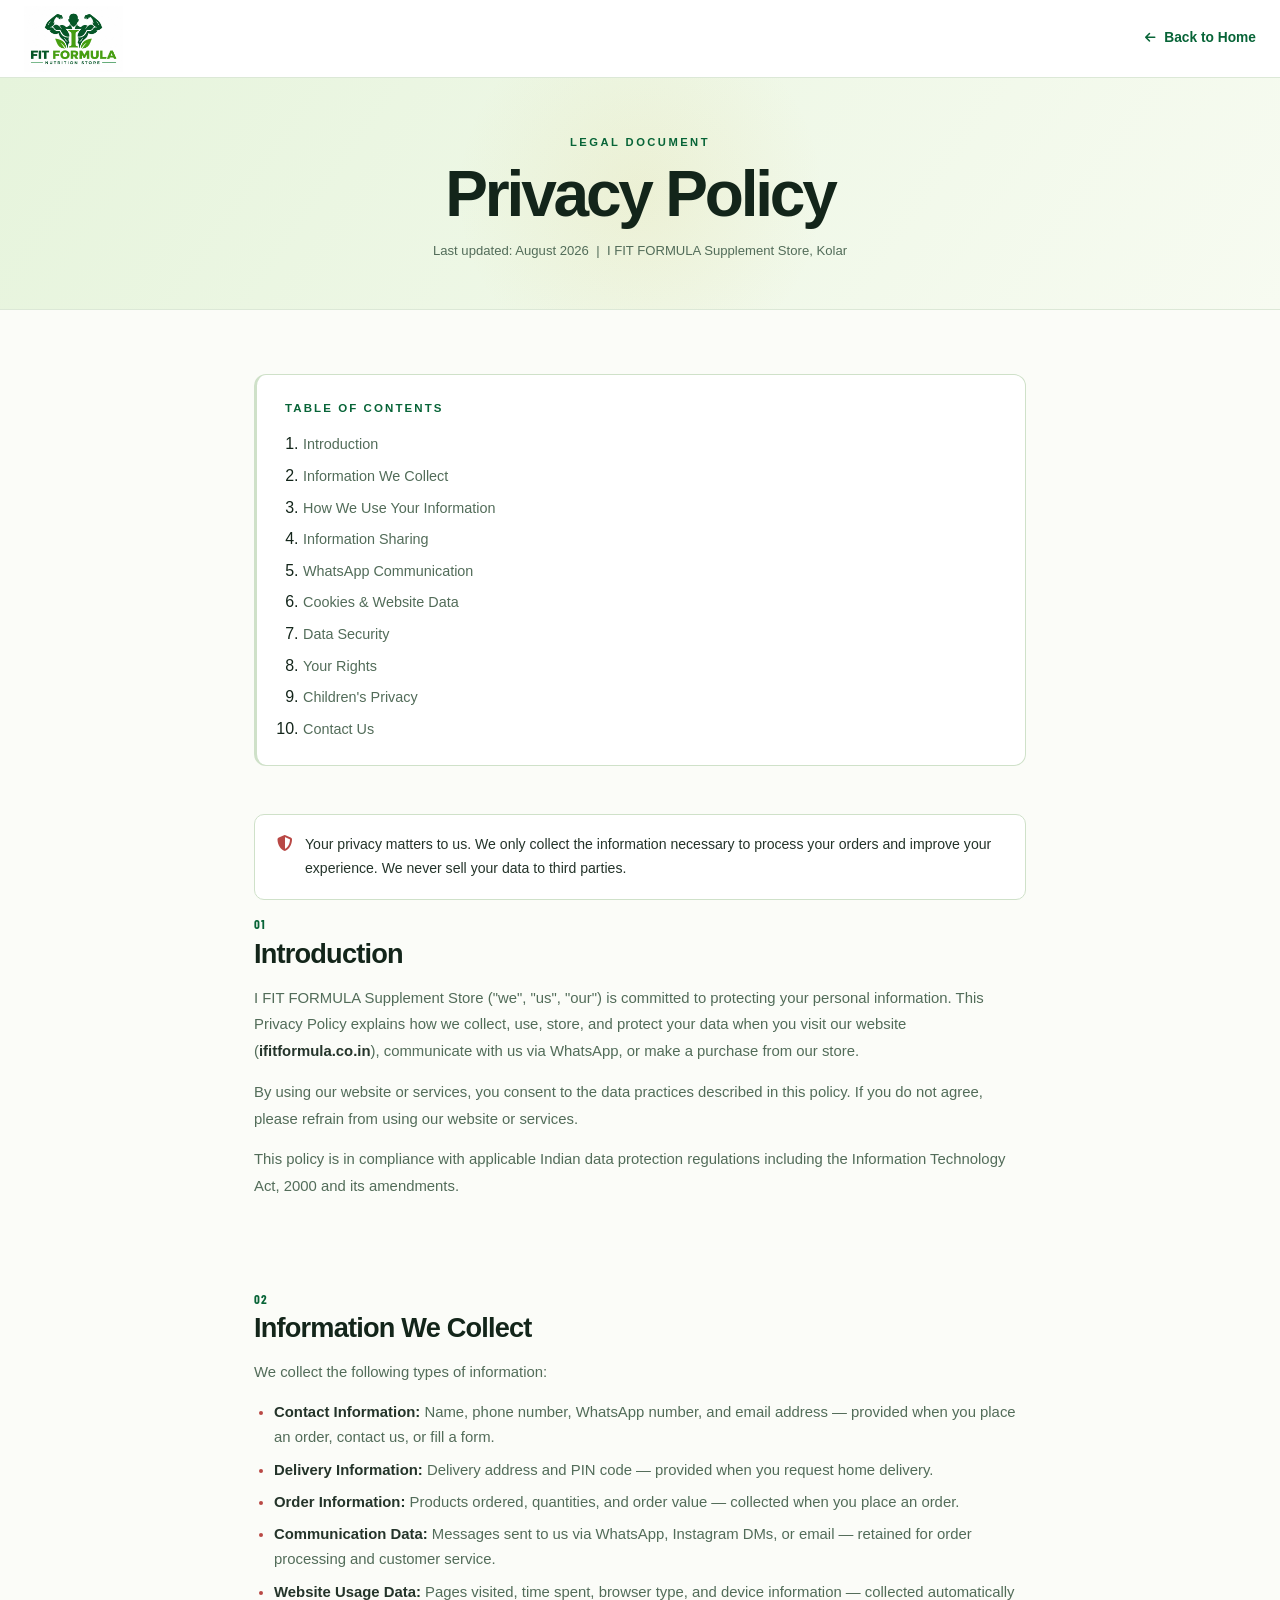
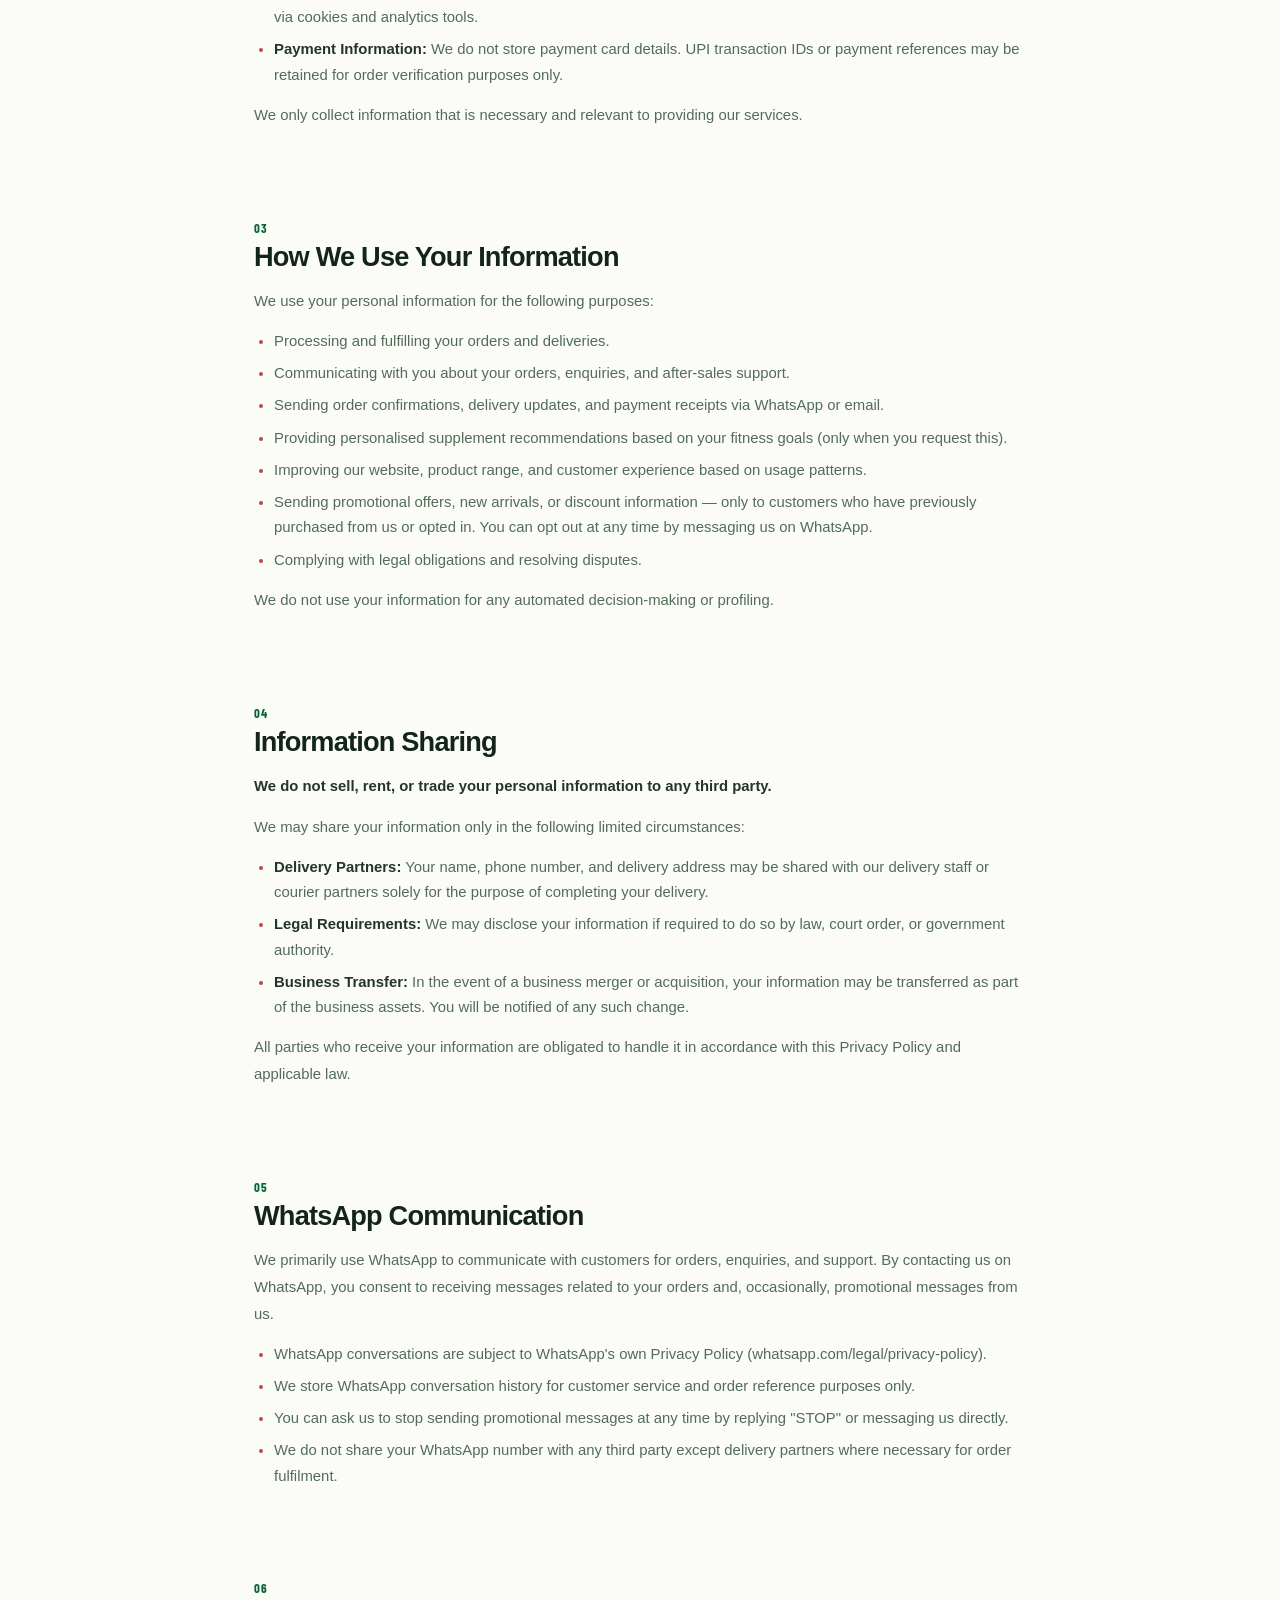
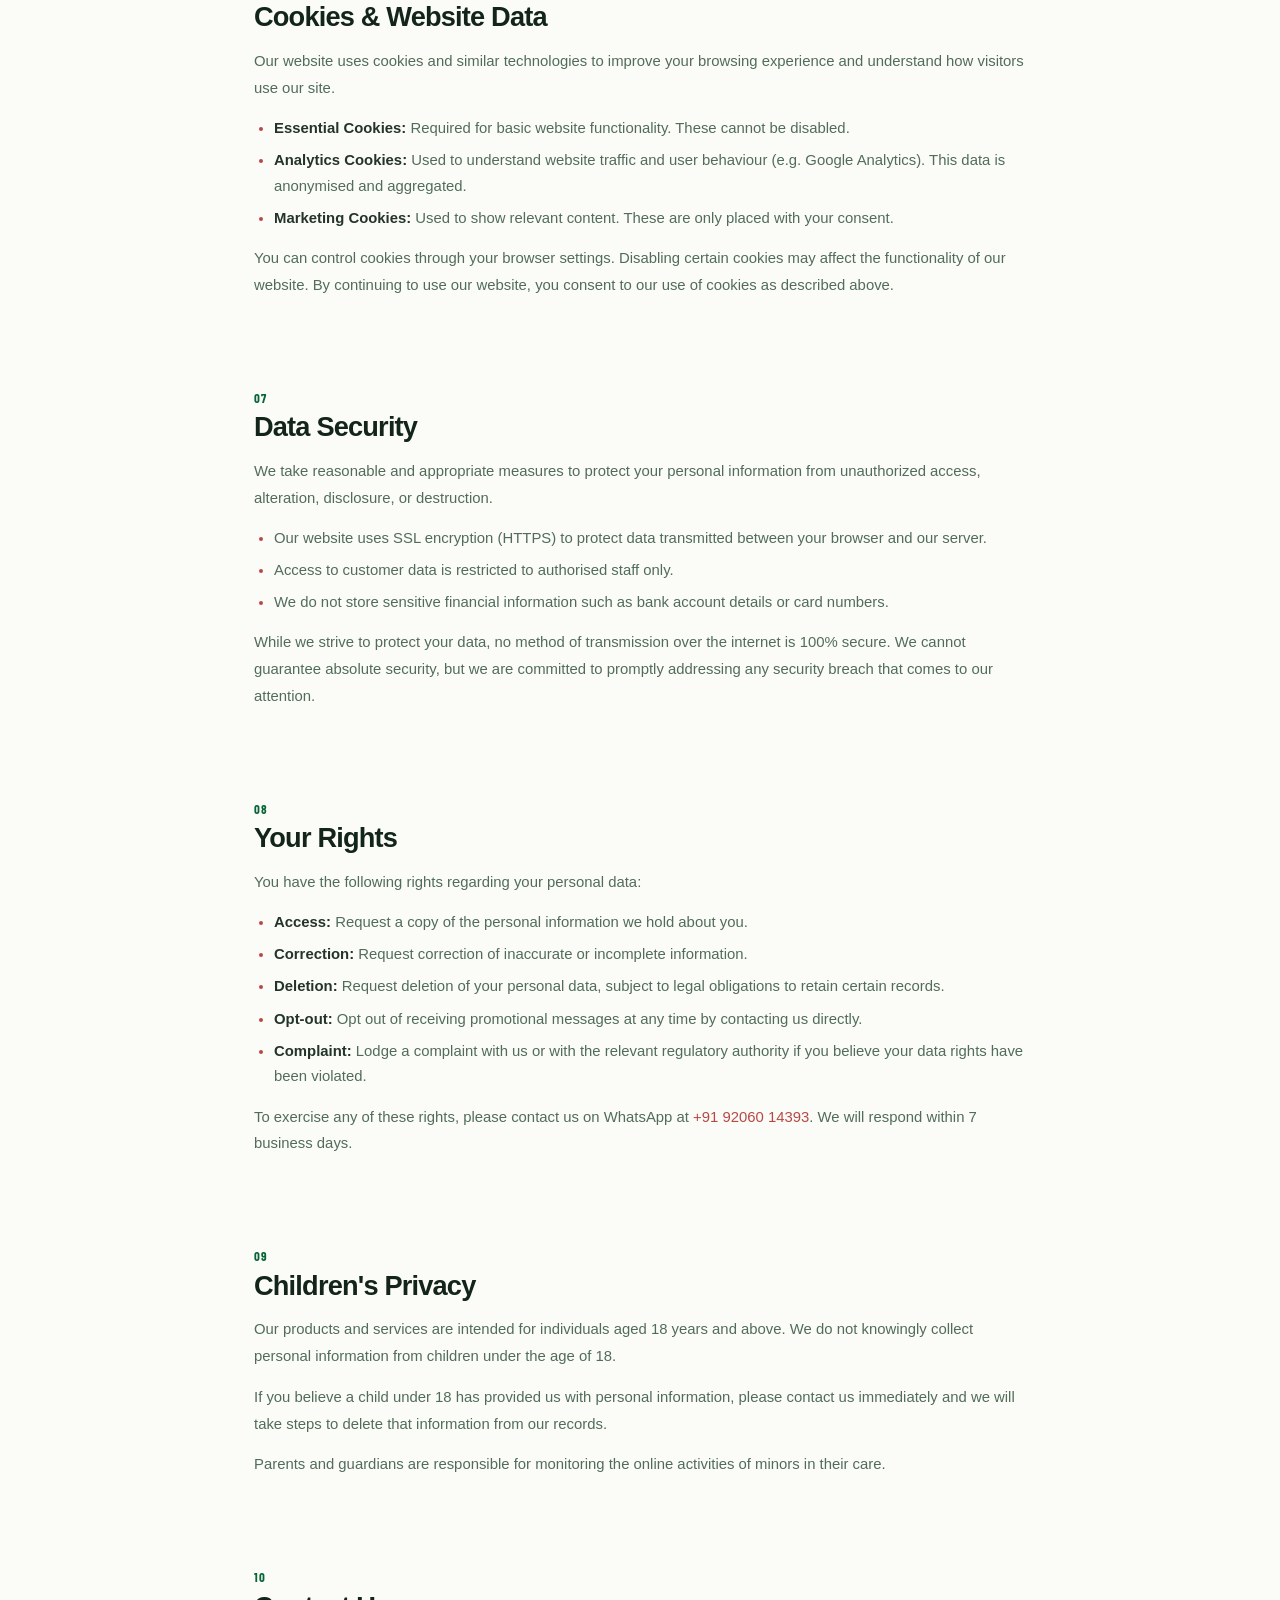
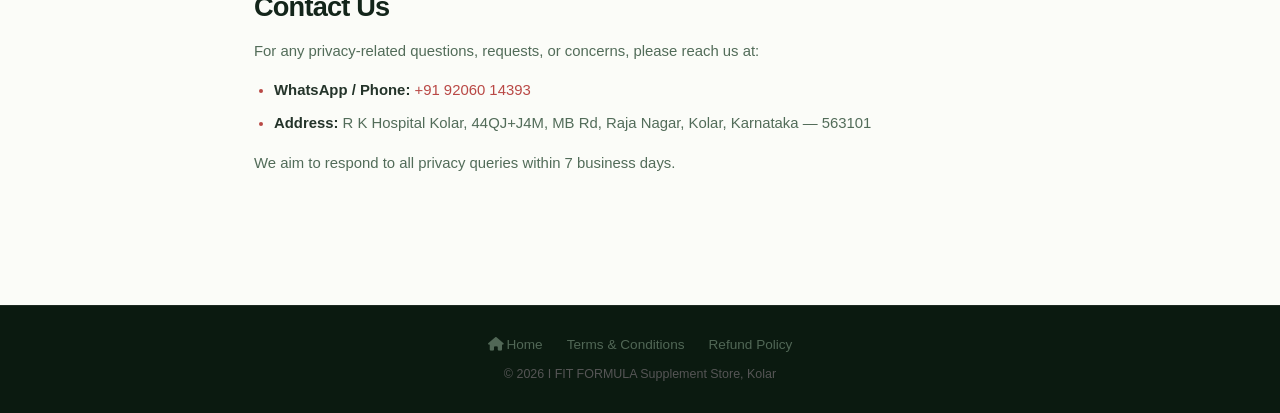
==== commit 23cbe94c: "Add files via upload" ====
--- a/privacy.html
+++ b/privacy.html
@@ -68,6 +68,7 @@
 @media(max-width:768px){nav{padding:0 16px;}.legal-wrap{padding:40px 16px 100px;}.mob-nav{display:flex;}.page-hero{padding:44px 16px 36px;}}
 </style>
 <link rel="stylesheet" href="revamp.css"/>
+<link rel="stylesheet" href="retail-final.css"/>
 </head>
 <body class="policy-revamp">
 <nav>
--- a/retail-final.css
+++ b/retail-final.css
@@ -0,0 +1,46 @@
+/* Final store skin: the homepage uses the supplied logo and real packshots only.
+   No stock gym, lifestyle, or decorative background photography is used. */
+.goal-strength{background:#0a5f35!important}.goal-performance{background:#126e45!important}.goal-wellness{background:#477b29!important}
+.goal-panel:before{background:linear-gradient(135deg,rgba(2,54,27,.22),rgba(2,54,27,.68))!important}
+.goal-panel{border:1px solid rgba(255,255,255,.12)}
+
+/* Catalogue uses the same clean retail system while retaining its existing cart,
+   stock controls, product data, exact product media and brand-order logic. */
+body.catalogue-revamp{font-family:Arial,Helvetica,sans-serif!important;background:#fbfcf8!important;color:#13251a!important}
+body.catalogue-revamp .announce-bar{background:#034422!important}
+body.catalogue-revamp .announce-item,body.catalogue-revamp .announce-sep{font-family:Arial,Helvetica,sans-serif!important;color:#fff!important}
+body.catalogue-revamp nav{height:82px!important;background:#fff!important;border-bottom:1px solid #dce8d7!important;padding:0 24px!important}
+body.catalogue-revamp .nav-logo{width:136px!important;height:66px!important;object-fit:contain!important;object-position:left center!important;border-radius:0!important;filter:none!important}
+body.catalogue-revamp .nav-name{display:none!important}
+body.catalogue-revamp .nav-links a{font-family:Arial,Helvetica,sans-serif!important;color:#375442!important;font-weight:700!important}
+body.catalogue-revamp .nav-cta{background:#076437!important;border-radius:9px!important;text-transform:none!important;letter-spacing:0!important}
+body.catalogue-revamp .page-hero{min-height:245px!important;background:linear-gradient(125deg,#e6f4dc,#f7fbf1,#fff)!important;border:0!important}
+body.catalogue-revamp .page-title{font-family:Arial,Helvetica,sans-serif!important;text-transform:none!important;letter-spacing:-.06em!important;color:#13251a!important;font-weight:700!important}
+body.catalogue-revamp .page-label{font-family:Arial,Helvetica,sans-serif!important;color:#076437!important;font-weight:700!important}
+body.catalogue-revamp .page-sub{color:#5f7064!important}
+body.catalogue-revamp .offer-banner{background:#fff!important;border:1px solid #cfe1c9!important}
+body.catalogue-revamp .offer-item,body.catalogue-revamp .offer-sep{color:#076437!important;font-family:Arial,Helvetica,sans-serif!important}
+body.catalogue-revamp .advice-bar{background:#eff8e9!important;border-color:#cfe1c9!important}
+body.catalogue-revamp .advice-bar a,body.catalogue-revamp .advice-bar a span{color:#075b34!important}
+body.catalogue-revamp .global-search-bar,body.catalogue-revamp .filter-bar{background:#fbfcf8!important;border-color:#dce8d7!important}
+body.catalogue-revamp .global-search-input-wrap,body.catalogue-revamp .search-input,body.catalogue-revamp .global-sort,body.catalogue-revamp .sort-select{background:#fff!important;border-color:#cddfc7!important;color:#13251a!important;border-radius:9px!important;font-family:Arial,Helvetica,sans-serif!important}
+body.catalogue-revamp .cat-filter-pill{background:#fff!important;border-color:#cddfc7!important;color:#3c5e46!important;font-family:Arial,Helvetica,sans-serif!important}
+body.catalogue-revamp .cat-filter-pill.active{background:#076437!important;border-color:#076437!important;color:#fff!important}
+body.catalogue-revamp .brand-card,body.catalogue-revamp .cat-card,body.catalogue-revamp .prod-card{background:#fff!important;border-color:#dce8d7!important;border-radius:14px!important;box-shadow:0 8px 22px rgba(21,67,30,.06)!important}
+body.catalogue-revamp .brand-card:hover,body.catalogue-revamp .cat-card:hover,body.catalogue-revamp .prod-card:hover{border-color:#83b976!important;box-shadow:0 14px 28px rgba(21,67,30,.12)!important}
+body.catalogue-revamp .brand-card-name,body.catalogue-revamp .cat-card-name,body.catalogue-revamp .prod-name{color:#13251a!important;font-family:Arial,Helvetica,sans-serif!important}
+body.catalogue-revamp .prod-img-wrap{background:#fbfcfa!important}.catalogue-revamp .prod-body{background:#fff!important}
+body.catalogue-revamp .prod-brand-tag{color:#076437!important}.catalogue-revamp .call-for-price{background:#eff8e9!important;border-color:#cfe1c9!important;color:#31563d!important}
+body.catalogue-revamp .prod-cta{background:#076437!important;border-color:#076437!important;border-radius:8px!important}.catalogue-revamp footer{background:#0b1a10!important}
+@media(max-width:768px){body.catalogue-revamp nav{height:70px!important;padding:0 14px!important}body.catalogue-revamp .nav-logo{width:116px!important;height:58px!important}body.catalogue-revamp .nav-cta{font-size:10px!important;padding:10px!important}body.catalogue-revamp .mob-nav{background:#fff!important;border-top:1px solid #dce8d7!important}body.catalogue-revamp .mob-nav a{color:#315b46!important}}
+
+/* The legal pages retain their wording while adopting the same logo, typography,
+   white surfaces and green accents as the storefront. */
+body.policy-revamp{font-family:Arial,Helvetica,sans-serif!important;background:#fbfcf8!important;color:#13251a!important}
+body.policy-revamp nav{background:#fff!important;border-bottom:1px solid #dce8d7!important;height:78px!important}
+body.policy-revamp .nav-logo{width:136px!important;height:66px!important;object-fit:contain!important;object-position:left center!important;filter:none!important}
+body.policy-revamp .nav-name{display:none!important}body.policy-revamp .nav-back{color:#076437!important;font-family:Arial,Helvetica,sans-serif!important;font-weight:700!important}
+body.policy-revamp .page-hero{margin-top:78px!important;background:linear-gradient(125deg,#e6f4dc,#f7fbf1)!important;border-bottom:1px solid #dce8d7!important}
+body.policy-revamp .page-title{font-family:Arial,Helvetica,sans-serif!important;color:#13251a!important;text-transform:none!important;letter-spacing:-.05em!important}body.policy-revamp .page-label,body.policy-revamp .toc-title,body.policy-revamp .ls-num{color:#076437!important}body.policy-revamp .page-meta,body.policy-revamp .ls-body p,body.policy-revamp .ls-body li,body.policy-revamp .toc ol li a{color:#526c59!important}
+body.policy-revamp .toc,body.policy-revamp .info-box{background:#fff!important;border-color:#cfe1c9!important}body.policy-revamp .ls-title{font-family:Arial,Helvetica,sans-serif!important;color:#13251a!important;text-transform:none!important;letter-spacing:-.03em!important}body.policy-revamp .legal-footer{background:#0b1a10!important}
+@media(max-width:768px){body.policy-revamp nav{height:70px!important}body.policy-revamp .nav-logo{width:116px!important;height:58px!important}body.policy-revamp .page-hero{margin-top:70px!important}}
